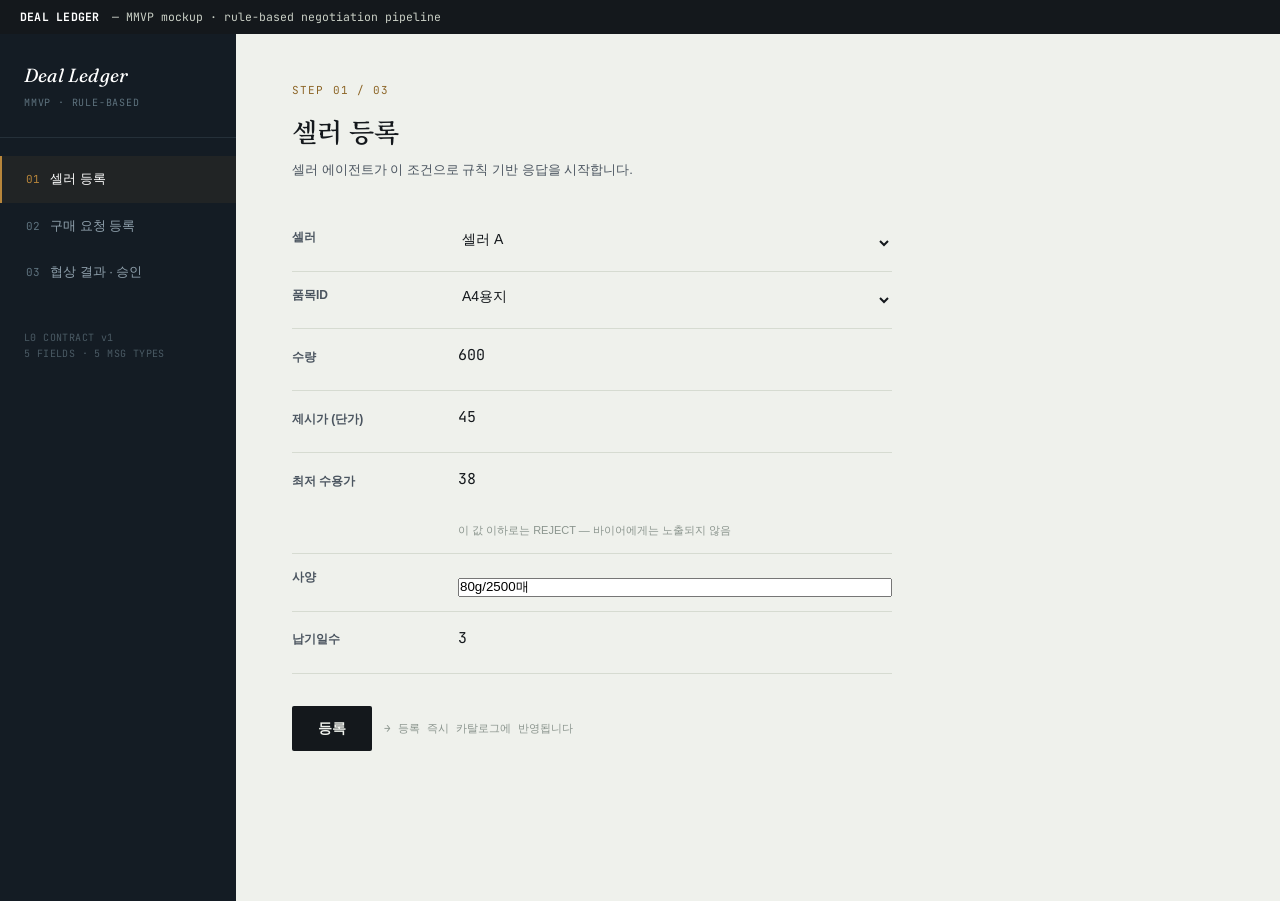
==== static/index.html @ 76647022 "second" ====
<!DOCTYPE html>
<html lang="ko">
<head>
<meta charset="UTF-8">
<meta name="viewport" content="width=device-width, initial-scale=1.0">
<title>Deal Ledger — MMVP</title>
<style>
@import url('https://fonts.googleapis.com/css2?family=Noto+Serif+KR:wght@500;600;700&family=Fraunces:ital,wght@0,500;1,500&family=JetBrains+Mono:wght@400;500;600&display=swap');

:root{
  --paper:#EFF1EC;
  --paper-2:#E5E8E1;
  --ink:#14181C;
  --ink-2:#4B5560;
  --ink-3:#8B958E;
  --line:#D6DBD1;

  --brass:#B8863B;
  --brass-deep:#8C6526;
  --brass-soft:#F4E9D3;

  --navy:#1E3A5F;
  --navy-soft:#E4EAF1;

  --settle:#2F6B4F;
  --settle-soft:#E1EFE6;

  --reject:#A13F2E;
  --reject-soft:#F7E5E0;

  --disp:'Noto Serif KR', serif;
  --dispEn:'Fraunces', serif;
  --body:'Pretendard','Apple SD Gothic Neo',sans-serif;
  --mono:'JetBrains Mono', ui-monospace, monospace;
}
*{box-sizing:border-box;margin:0;padding:0}
body{
  font-family:var(--body); background:var(--paper); color:var(--ink);
  font-size:14px; line-height:1.6; -webkit-font-smoothing:antialiased;
}
button{font:inherit;cursor:pointer;background:none;border:none}
:focus-visible{outline:2px solid var(--brass);outline-offset:2px}

.mock-bar{display:flex;align-items:center;gap:12px;padding:8px 20px;background:var(--ink);color:#C9CFC5;font-size:11.5px;font-family:var(--mono)}
.mock-bar b{color:#fff;letter-spacing:.02em}

.app{display:flex;height:calc(100vh - 33px)}

/* ── 원장 스파인(nav) ── */
.spine{width:236px;flex:0 0 auto;background:#141C24;color:#8FA0AC;padding:26px 0}
.wordmark{padding:0 24px 26px;border-bottom:1px solid #253039;margin-bottom:18px}
.wordmark .en{font-family:var(--dispEn);font-style:italic;font-size:19px;color:#fff;letter-spacing:.01em}
.wordmark .tag{font-family:var(--mono);font-size:10px;color:#5E727E;letter-spacing:.08em;margin-top:4px;text-transform:uppercase}

.spine a{
  display:flex;align-items:baseline;gap:10px;padding:13px 24px;
  color:#8FA0AC;text-decoration:none;cursor:pointer;position:relative;
  border-left:2px solid transparent;
}
.spine a .no{font-family:var(--mono);font-size:11px;color:#5E727E}
.spine a .lb{font-size:13px}
.spine a:hover{color:#DCE3DF}
.spine a.on{color:#fff;border-left-color:var(--brass);background:rgba(184,134,59,.08)}
.spine a.on .no{color:var(--brass)}

.spine .foot{padding:24px 24px 0;margin-top:10px;font-family:var(--mono);font-size:10px;color:#4A5A64;letter-spacing:.04em}

/* ── 메인 ── */
main{flex:1;overflow-y:auto;padding:48px 56px}
[data-page]{display:none;max-width:600px}
body[data-t="sell"] [data-page="sell"]{display:block}
body[data-t="buy"] [data-page="buy"]{display:block}
body[data-t="deal"] [data-page="deal"]{display:block;max-width:720px}

.eyebrow{font-family:var(--mono);font-size:11px;color:var(--brass-deep);letter-spacing:.1em;margin-bottom:10px}
h1{font-family:var(--disp);font-size:26px;font-weight:600;letter-spacing:-.01em;margin-bottom:8px}
.sub{font-size:13px;color:var(--ink-2);margin-bottom:34px;max-width:480px}

/* ── 원장 줄 형태 필드 ── */
.ledger-field{display:grid;grid-template-columns:150px 1fr;align-items:end;gap:16px;padding:14px 0;border-bottom:1px solid var(--line)}
.ledger-field label{font-size:12px;color:var(--ink-2);font-weight:600;padding-bottom:9px}
.ledger-field .hint{grid-column:2;font-size:11px;color:var(--ink-3);margin-top:6px}
select, input[type=number]{
  width:100%;border:none;border-bottom:1.5px solid transparent;background:transparent;
  font:inherit;font-family:var(--mono);font-size:15px;color:var(--ink);padding:0 0 8px;
}
select{font-family:var(--body);font-size:14px}
select:focus, input:focus{outline:none;border-bottom-color:var(--brass)}

.btnrow{margin-top:32px;display:flex;gap:12px;align-items:center}
.btn{padding:12px 26px;border-radius:2px;font-size:13.5px;font-weight:600;letter-spacing:.01em}
.btn.primary{background:var(--ink);color:var(--paper)}
.btn.primary:hover{background:var(--brass-deep)}
.btn.outline{border:1.4px solid var(--reject);color:var(--reject)}
.btn.outline:hover{background:var(--reject-soft)}
.btn-note{font-family:var(--mono);font-size:11px;color:var(--ink-3)}

/* ── 티켓 카드(체결 화면) ── */
.txid{font-family:var(--mono);font-size:12px;color:var(--ink-3);margin-bottom:22px}
.txid b{color:var(--ink-2);font-weight:600}

.ticket{background:var(--paper-2);border:1px solid var(--line);position:relative;padding:26px 28px;margin-bottom:22px}
.ticket::before{
  content:"";position:absolute;top:-1px;left:0;right:0;height:1px;
  background-image:radial-gradient(circle,var(--paper) 2px,transparent 2px);
  background-size:14px 1px;background-position:7px 0;
}
.ticket h3{font-family:var(--mono);font-size:11px;color:var(--ink-3);letter-spacing:.08em;text-transform:uppercase;margin-bottom:16px}

.stamp{
  position:absolute;top:20px;right:26px;width:100px;height:100px;
  border:2px dashed var(--brass);border-radius:50%;
  display:flex;flex-direction:column;align-items:center;justify-content:center;
  transform:rotate(-9deg);color:var(--brass-deep);
}
.stamp .a{font-family:var(--dispEn);font-style:italic;font-weight:600;font-size:14px;letter-spacing:.02em}
.stamp .b{font-family:var(--mono);font-size:9px;letter-spacing:.1em;margin-top:2px}

.kv{display:grid;grid-template-columns:110px 1fr;row-gap:10px;font-size:13.5px;max-width:380px}
.kv .k{color:var(--ink-3);font-size:12px}
.kv .v{font-family:var(--mono);font-weight:600;color:var(--ink)}
.kv .v.settle{color:var(--settle)}

.nlsum{background:var(--navy);color:#E9EEF3;padding:22px 26px;margin-bottom:22px}
.nlsum .badge{font-family:var(--mono);font-size:10.5px;color:#9FB6CC;letter-spacing:.08em;text-transform:uppercase;margin-bottom:12px}
.nlsum p{font-size:14px;line-height:1.85;font-family:var(--disp);font-weight:500}

.tape h3{font-family:var(--mono);font-size:11px;color:var(--ink-3);letter-spacing:.08em;text-transform:uppercase;margin-bottom:4px;padding:0 0 14px}
.tape-item{display:flex;gap:14px;padding:10px 0;border-bottom:1px solid var(--line);align-items:baseline}
.tape-item:last-child{border-bottom:none}
.tape-item .tick{width:3px;align-self:stretch;flex:0 0 auto;border-radius:2px}
.tick.REQUEST{background:var(--ink-3)}
.tick.OFFER{background:var(--navy)}
.tick.REJECT{background:var(--reject)}
.tick.ACCEPT{background:var(--settle)}
.tick.SETTLED{background:var(--brass)}
.tape-item .t{font-family:var(--mono);font-size:11px;color:var(--ink-3);flex:0 0 56px}
.tape-item .type{font-family:var(--mono);font-size:11px;font-weight:700;flex:0 0 66px}
.type.REQUEST{color:var(--ink-3)}
.type.OFFER{color:var(--navy)}
.type.REJECT{color:var(--reject)}
.type.ACCEPT{color:var(--settle)}
.type.SETTLED{color:var(--brass-deep)}
.tape-item .msg{flex:1;font-size:12.5px;color:var(--ink-2)}
</style>
</head>
<body data-t="sell">

<div class="mock-bar"><b>DEAL LEDGER</b> — MMVP mockup · rule-based negotiation pipeline</div>

<div class="app">
  <aside class="spine">
    <div class="wordmark">
      <div class="en">Deal Ledger</div>
      <div class="tag">MMVP · Rule-based</div>
    </div>
    <a onclick="setTab('sell')" class="on" id="nav-sell"><span class="no">01</span><span class="lb">셀러 등록</span></a>
    <a onclick="setTab('buy')" id="nav-buy"><span class="no">02</span><span class="lb">구매 요청 등록</span></a>
    <a onclick="setTab('deal')" id="nav-deal"><span class="no">03</span><span class="lb">협상 결과 · 승인</span></a>
    <div class="foot">L0 CONTRACT v1<br>5 FIELDS · 5 MSG TYPES</div>
  </aside>

  <main>

    <!-- 01 셀러 등록 -->
    <div data-page="sell">
      <div class="eyebrow">STEP 01 / 03</div>
      <h1>셀러 등록</h1>
      <div class="sub">셀러 에이전트가 이 조건으로 규칙 기반 응답을 시작합니다.</div>

      <div class="ledger-field">
        <label>셀러</label>
        <select id="s-id"><option>셀러 A</option><option>셀러 B</option></select>
      </div>
      <div class="ledger-field">
        <label>품목ID</label>
        <select id="s-item"><option>A4용지</option><option>토너</option><option>볼트</option></select>
      </div>
      <div class="ledger-field">
        <label>수량</label>
        <input type="number" id="s-qty" value="600">
      </div>
      <div class="ledger-field">
        <label>제시가 (단가)</label>
        <input type="number" id="s-offer" value="45">
      </div>
      <div class="ledger-field">
        <label>최저 수용가</label>
        <input type="number" id="s-floor" value="38">
        <div class="hint">이 값 이하로는 REJECT — 바이어에게는 노출되지 않음</div>
      </div>
      <div class="ledger-field">
        <label>사양</label>
        <input type="text" id="s-spec" value="80g/2500매">
      </div>
      <div class="ledger-field">
        <label>납기일수</label>
        <input type="number" id="s-lead" value="3">
      </div>

      <div class="btnrow">
        <button class="btn primary" onclick="registerSeller()">등록</button>
        <span class="btn-note" id="s-note">→ 등록 즉시 카탈로그에 반영됩니다</span>
      </div>
    </div>

    <!-- 02 구매 요청 등록 -->
    <div data-page="buy">
      <div class="eyebrow">STEP 02 / 03</div>
      <h1>구매 요청 등록</h1>
      <div class="sub">바잉 에이전트가 이 조건으로 등록된 셀러들에게 REQUEST를 전송합니다.</div>

      <div class="ledger-field">
        <label>품목ID</label>
        <select id="b-item"><option>A4용지</option><option>토너</option><option>볼트</option></select>
      </div>
      <div class="ledger-field">
        <label>수량</label>
        <input type="number" id="b-qty" value="500">
      </div>
      <div class="ledger-field">
        <label>상한가 (단가)</label>
        <input type="number" id="b-cap" value="42">
      </div>
      <div class="ledger-field">
        <label>요구 사양</label>
        <input type="text" id="b-spec" value="" placeholder="비워두면 사양 불문">
      </div>
      <div class="ledger-field">
        <label>허용 최대 납기(일)</label>
        <input type="number" id="b-lead" value="999">
      </div>

      <div class="btnrow">
        <button class="btn primary" onclick="sendRequest()">요청 등록</button>
        <span class="btn-note" id="b-note">→ 등록된 셀러 전원에게 즉시 전송됩니다</span>
      </div>
    </div>

    <!-- 03 협상 결과 · 승인 -->
    <div data-page="deal">
      <div class="eyebrow">STEP 03 / 03</div>
      <h1>협상 결과 · 승인</h1>
      <div class="sub">규칙 기반으로 처리된 결과입니다. 최종 승인은 사람이 진행합니다.</div>

      <div class="txid">TXID <b id="d-txid">—</b></div>

      <div class="ticket">
        <div class="stamp" id="d-stamp" style="display:none"><span class="a">Settled</span><span class="b">체결완료</span></div>
        <h3>채택된 조건</h3>
        <div class="kv" id="d-kv">
          <div class="k">상태</div><div class="v">아직 진행된 협상이 없습니다</div>
        </div>
      </div>

      <div class="nlsum">
        <div class="badge">AI 협상 요약 · 원문 로그 기반 생성</div>
        <p id="d-summary">02번에서 구매 요청을 등록하면 여기에 자동으로 채워집니다.</p>
      </div>

      <div class="tape">
        <h3>원문 로그</h3>
        <div id="d-log"></div>
      </div>

      <div class="btnrow">
        <button class="btn primary" onclick="decide('approve')">승인</button>
        <button class="btn outline" onclick="decide('reject')">거절</button>
      </div>
      <div class="btn-note" id="d-result" style="margin-top:10px"></div>
    </div>

  </main>
</div>

<script>
  const API = "/api";  // 상대경로 — localhost든 AWS든 어디서 서빙되든 그대로 동작
  let currentTxid = null;

  function setTab(t){
    document.body.dataset.t = t;
    document.querySelectorAll('.spine a').forEach(a => a.classList.remove('on'));
    document.getElementById('nav-' + t).classList.add('on');
  }

  async function registerSeller(){
    const body = {
      seller_id: document.getElementById('s-id').value,
      item: document.getElementById('s-item').value,
      qty: Number(document.getElementById('s-qty').value),
      offer_price: Number(document.getElementById('s-offer').value),
      floor_price: Number(document.getElementById('s-floor').value),
      spec: document.getElementById('s-spec').value,
      lead_time_days: Number(document.getElementById('s-lead').value),
    };
    const res = await fetch(`${API}/sellers/register`, {
      method: "POST", headers: {"Content-Type":"application/json"}, body: JSON.stringify(body)
    });
    document.getElementById('s-note').textContent = res.ok
      ? `→ ${body.seller_id} 등록 완료`
      : "→ 등록 실패, 서버 로그 확인 필요";
  }

  async function sendRequest(){
    const body = {
      item: document.getElementById('b-item').value,
      qty: Number(document.getElementById('b-qty').value),
      cap_price: Number(document.getElementById('b-cap').value),
      spec: document.getElementById('b-spec').value,
      max_lead_time_days: Number(document.getElementById('b-lead').value),
    };
    const res = await fetch(`${API}/buyers/request`, {
      method: "POST", headers: {"Content-Type":"application/json"}, body: JSON.stringify(body)
    });
    if(!res.ok){
      document.getElementById('b-note').textContent = "→ 요청 실패, 서버 로그 확인 필요";
      return;
    }
    const data = await res.json();
    currentTxid = data.txid;
    setTab('deal');
    await loadDeal(currentTxid);
  }

  async function loadDeal(txid){
    const res = await fetch(`${API}/deals/${txid}`);
    if(!res.ok) return;
    const data = await res.json();
    const d = data.deal;

    document.getElementById('d-txid').textContent = d.txid;
    document.getElementById('d-summary').textContent = data.summary;

    const kv = document.getElementById('d-kv');
    if(d.status === "SETTLED"){
      kv.innerHTML = `
        <div class="k">셀러</div><div class="v">${d.seller_id}</div>
        <div class="k">품목</div><div class="v">${d.item}</div>
        <div class="k">수량</div><div class="v">${d.qty}건</div>
        <div class="k">확정 단가</div><div class="v">${d.price}원</div>
        <div class="k">상태</div><div class="v settle">SETTLED · 승인 ${d.approval === 'PENDING' ? '대기' : d.approval}</div>
      `;
      document.getElementById('d-stamp').style.display = "flex";
    } else {
      const failLabel = d.fail_type === "NO_MATCH" ? "무매칭 (조건 맞는 판매자 없음)" : "협상 결렬 (가격 미합의)";
      kv.innerHTML = `<div class="k">상태</div><div class="v">FAILED · ${failLabel}<br><span style="font-weight:400;color:var(--ink-2)">${d.reason || ''}</span></div>`;
      document.getElementById('d-stamp').style.display = "none";
    }

    const logEl = document.getElementById('d-log');
    logEl.innerHTML = data.log.map(e => `
      <div class="tape-item">
        <span class="tick ${e.type}"></span>
        <span class="t">${e.ts.slice(11,19)}</span>
        <span class="type ${e.type}">${e.type}</span>
        <span class="msg">${e.from} → ${e.to} · ${JSON.stringify(e.payload)}</span>
      </div>`).join("");
  }

  async function decide(action){
    if(!currentTxid){ return; }
    const res = await fetch(`${API}/deals/${currentTxid}/${action}`, { method: "POST" });
    const data = await res.json();
    document.getElementById('d-result').textContent = res.ok
      ? `→ ${data.status} 처리됨, 리포트 저장: ${data.report_path}`
      : "→ 처리 실패";
  }
</script>
</body>
</html>
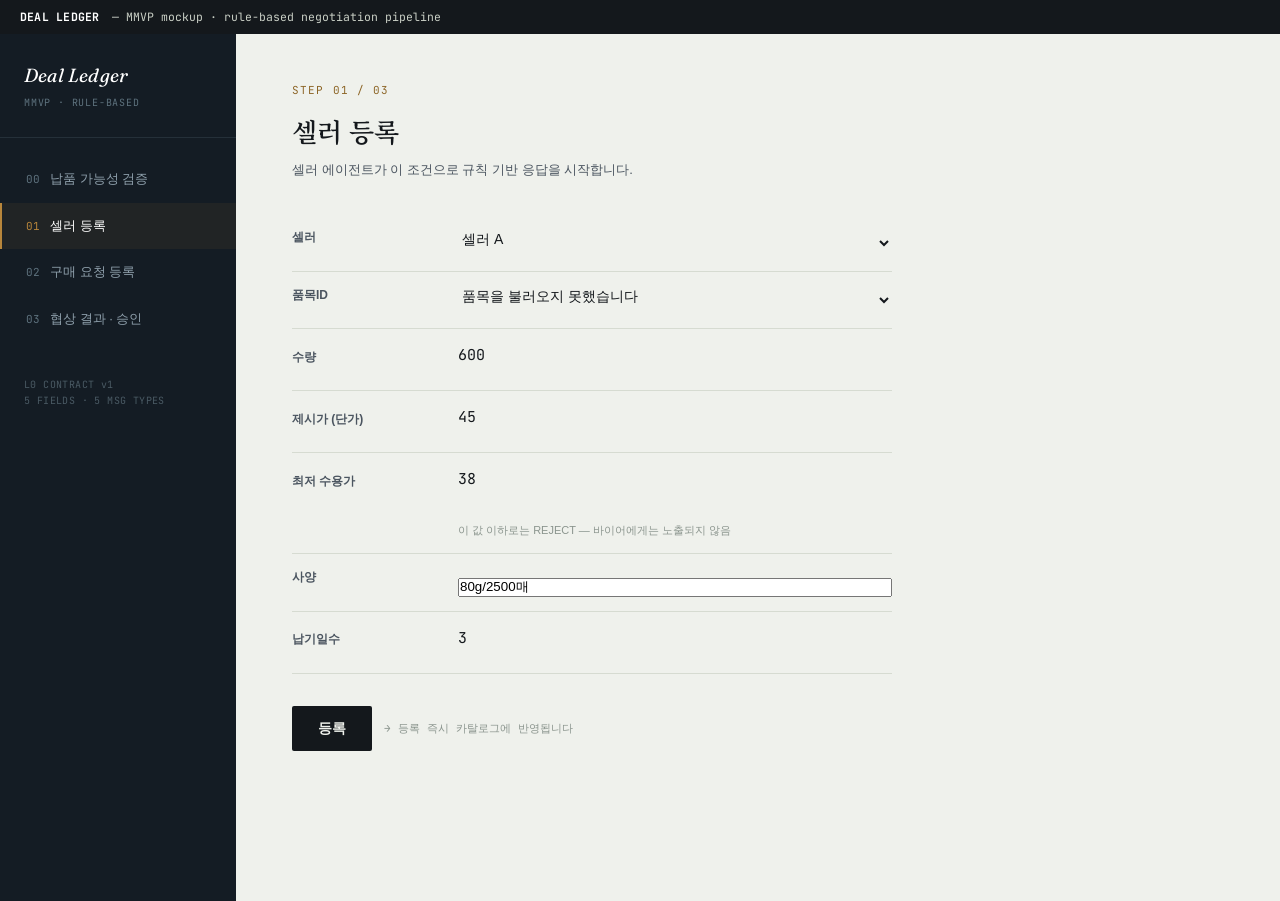
==== commit abfd877c: "feat(odoo): 카탈로그·발주서 연동과 납품 가능성 검증 CATALOG_SOURCE 로 카탈로그의 주인을 고른다. 기본값 sqlite 라 기존 동작은 그대로다.    sqli" ====
--- a/static/index.html
+++ b/static/index.html
@@ -68,6 +68,7 @@
 /* ── 메인 ── */
 main{flex:1;overflow-y:auto;padding:48px 56px}
 [data-page]{display:none;max-width:600px}
+body[data-t="feas"] [data-page="feas"]{display:block;max-width:760px}
 body[data-t="sell"] [data-page="sell"]{display:block}
 body[data-t="buy"] [data-page="buy"]{display:block}
 body[data-t="deal"] [data-page="deal"]{display:block;max-width:720px}
@@ -154,6 +155,7 @@
       <div class="en">Deal Ledger</div>
       <div class="tag">MMVP · Rule-based</div>
     </div>
+    <a onclick="setTab('feas')" id="nav-feas"><span class="no">00</span><span class="lb">납품 가능성 검증</span></a>
     <a onclick="setTab('sell')" class="on" id="nav-sell"><span class="no">01</span><span class="lb">셀러 등록</span></a>
     <a onclick="setTab('buy')" id="nav-buy"><span class="no">02</span><span class="lb">구매 요청 등록</span></a>
     <a onclick="setTab('deal')" id="nav-deal"><span class="no">03</span><span class="lb">협상 결과 · 승인</span></a>
@@ -162,6 +164,37 @@
 
   <main>
 
+    <!-- 00 납품 가능성 검증 -->
+    <div data-page="feas">
+      <div class="eyebrow">STEP 00 / 03</div>
+      <h1>납품 가능성 검증</h1>
+      <div class="sub">고객 주문을 받을 수 있는지 룰로만 판정합니다. 재고·자재소요·조달납기·제조 리드타임은 전부 Odoo에서 읽습니다.</div>
+
+      <div class="ledger-field">
+        <label>완제품</label>
+        <select id="f-item"><option value="">불러오는 중…</option></select>
+      </div>
+      <div class="ledger-field">
+        <label>주문 수량</label>
+        <input type="number" id="f-qty" value="300">
+      </div>
+      <div class="ledger-field">
+        <label>요구 납기(일)</label>
+        <input type="number" id="f-due" value="7">
+        <div class="hint">조달 + 제조 리드타임 + 생산일을 합쳐 이 안에 들어가는지 봅니다</div>
+      </div>
+
+      <div class="btnrow">
+        <button class="btn primary" onclick="checkFeasibility(false)">검증</button>
+        <button class="btn" onclick="checkFeasibility(true)">검증 + 부족분 조달</button>
+        <span class="btn-note" id="f-note">→ 조달을 누르면 부족 자재마다 협상이 돌고 Odoo 발주서가 생깁니다</span>
+      </div>
+
+      <div id="f-verdict" style="margin-top:22px"></div>
+      <div id="f-reasons" style="margin-top:10px"></div>
+      <div id="f-deals" style="margin-top:14px"></div>
+    </div>
+
     <!-- 01 셀러 등록 -->
     <div data-page="sell">
       <div class="eyebrow">STEP 01 / 03</div>
@@ -174,7 +207,7 @@
       </div>
       <div class="ledger-field">
         <label>품목ID</label>
-        <select id="s-item"><option>A4용지</option><option>토너</option><option>볼트</option></select>
+        <select id="s-item"><option value="">불러오는 중…</option></select>
       </div>
       <div class="ledger-field">
         <label>수량</label>
@@ -212,7 +245,7 @@
 
       <div class="ledger-field">
         <label>품목ID</label>
-        <select id="b-item"><option>A4용지</option><option>토너</option><option>볼트</option></select>
+        <select id="b-item"><option value="">불러오는 중…</option></select>
       </div>
       <div class="ledger-field">
         <label>수량</label>
@@ -296,9 +329,15 @@
     const res = await fetch(`${API}/sellers/register`, {
       method: "POST", headers: {"Content-Type":"application/json"}, body: JSON.stringify(body)
     });
-    document.getElementById('s-note').textContent = res.ok
-      ? `→ ${body.seller_id} 등록 완료`
-      : "→ 등록 실패, 서버 로그 확인 필요";
+    let note;
+    if(res.ok){
+      note = `→ ${body.seller_id} 등록 완료`;
+    } else {
+      // 서버가 알려준 이유를 그대로 보여준다 (예: 카탈로그 주인이 Odoo인 경우)
+      const err = await res.json().catch(() => ({}));
+      note = `→ 등록 실패 — ${err.detail ?? '서버 로그를 확인하세요'}`;
+    }
+    document.getElementById('s-note').textContent = note;
   }
 
   async function sendRequest(){
@@ -339,6 +378,7 @@
         <div class="k">수량</div><div class="v">${d.qty}건</div>
         <div class="k">확정 단가</div><div class="v">${d.price}원</div>
         <div class="k">상태</div><div class="v settle">SETTLED · 승인 ${d.approval === 'PENDING' ? '대기' : d.approval}</div>
+        ${poRow(d)}
       `;
       document.getElementById('d-stamp').style.display = "flex";
     } else {
@@ -365,6 +405,96 @@
       ? `→ ${data.status} 처리됨, 리포트 저장: ${data.report_path}`
       : "→ 처리 실패";
   }
+
+  async function loadProducts(){
+    const sel = document.getElementById('f-item');
+    try{
+      const res = await fetch(`${API}/products`);
+      const items = await res.json();
+      if(!items.length) throw new Error('완제품 없음 (CATALOG_SOURCE=odoo 필요)');
+      sel.innerHTML = items.map(it =>
+        `<option value="${it.code}">${it.code} — ${it.name} (재고 ${it.on_hand.toLocaleString()})</option>`).join('');
+    }catch(e){
+      sel.innerHTML = `<option value="">완제품을 불러오지 못했습니다</option>`;
+      console.error('완제품 로딩 실패:', e);
+    }
+  }
+
+  async function checkFeasibility(procure){
+    const body = {
+      item: document.getElementById('f-item').value,
+      qty:  Number(document.getElementById('f-qty').value),
+      due_days: Number(document.getElementById('f-due').value),
+    };
+    const v = document.getElementById('f-verdict');
+    const rs = document.getElementById('f-reasons');
+    const ds = document.getElementById('f-deals');
+    v.textContent = '판정 중…'; rs.innerHTML = ''; ds.innerHTML = '';
+
+    const url = procure ? `${API}/feasibility/procure` : `${API}/feasibility`;
+    const res = await fetch(url, {method:'POST', headers:{'Content-Type':'application/json'}, body: JSON.stringify(body)});
+    if(!res.ok){ v.textContent = '검증 실패'; return; }
+    const d = await res.json();
+
+    v.innerHTML = d.feasible
+      ? `<span class="v settle" style="font-size:18px">납품 가능</span>`
+      : `<span class="v" style="font-size:18px;color:#b00">납품 불가</span>`;
+    rs.innerHTML = '<ul style="line-height:1.9;padding-left:18px">'
+      + d.reasons.map(r => `<li>${r}</li>`).join('') + '</ul>';
+
+    if(d.deals){
+      ds.innerHTML = d.deals.length
+        ? '<div style="font-weight:600;margin-bottom:6px">부족분 조달 — 협상 결과</div>'
+          + d.deals.map(x => `<div class="tape-item"><span class="msg">`
+            + `${x.item} · ${x.seller_id ?? '-'} · ${x.qty}개 · ${(x.price ?? 0).toLocaleString()}원 → `
+            + (x.po_url ? `<a href="${x.po_url}" target="_blank" rel="noopener">${x.po_name}</a>`
+                        : (x.po_error ?? '발주서 없음'))
+            + `</span></div>`).join('')
+        : '<div class="hint">조달할 부족 자재가 없습니다.</div>';
+    }
+  }
+
+  // Odoo 발주서 초안 링크. CATALOG_SOURCE=odoo 일 때만 채워진다.
+  function poRow(d){
+    if(d.po_error){
+      return `<div class="k">Odoo 발주서</div><div class="v" style="color:#b00">생성 실패 — ${d.po_error}</div>`;
+    }
+    if(!d.po_name) return "";
+    return `<div class="k">Odoo 발주서</div><div class="v">`
+         + `<a href="${d.po_url}" target="_blank" rel="noopener">${d.po_name}</a>`
+         + ` <span style="font-weight:400;color:var(--ink-2)">— 협상 로그가 이 발주서에 기록됩니다</span></div>`;
+  }
+
+  // 품목 드롭다운은 서버에서 받아 채운다.
+  // CATALOG_SOURCE=odoo 면 Odoo 품목 마스터가, sqlite 면 등록된 품목이 내려온다.
+  async function loadItems(){
+    const selects = ['s-item', 'b-item'].map(id => document.getElementById(id));
+    try {
+      const res = await fetch(`${API}/items`);
+      if(!res.ok) throw new Error(res.status);
+      const items = await res.json();
+      if(!items.length) throw new Error('품목 없음');
+      for(const sel of selects){
+        sel.innerHTML = '';
+        for(const it of items){
+          const o = document.createElement('option');
+          o.value = it.code;
+          o.textContent = it.name && it.name !== it.code ? `${it.code} — ${it.name}` : it.code;
+          if(it.spec) o.title = it.spec;
+          sel.appendChild(o);
+        }
+      }
+    } catch(e) {
+      // 품목을 못 받아오면 빈 드롭다운으로 두지 않고 원인을 화면에 남긴다
+      for(const sel of selects){
+        sel.innerHTML = '<option value="">품목을 불러오지 못했습니다</option>';
+      }
+      console.error('품목 로딩 실패:', e);
+    }
+  }
+
+  loadItems();
+  loadProducts();
 </script>
 </body>
 </html>
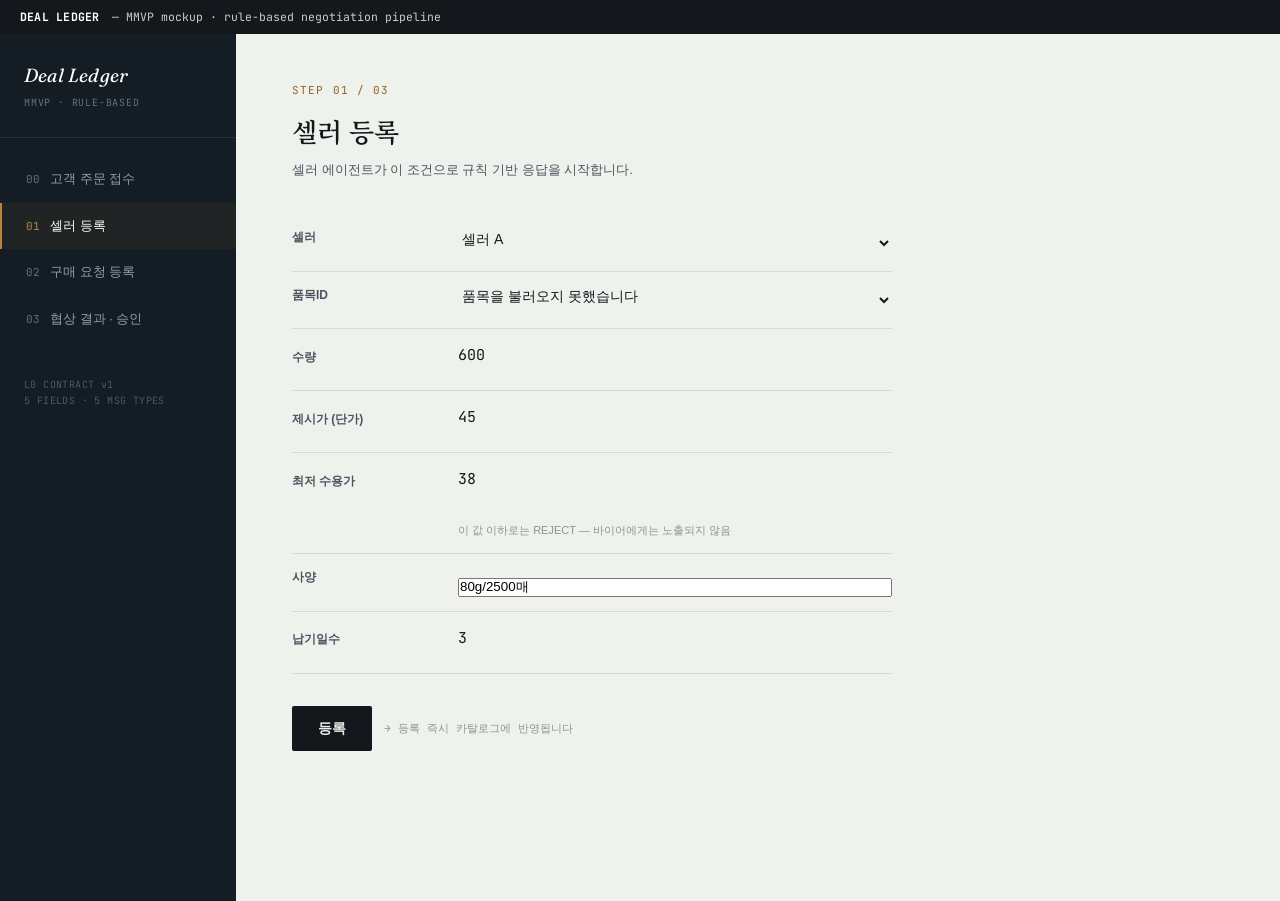
==== commit 9c9956e7: "feat(intake): 표준계약 범위 밖 발주에만 에이전트가 붙도록     발주 접수 ──▶ 표준계약 범위 내인가?                     ├─ 예    기존 조건 " ====
--- a/static/index.html
+++ b/static/index.html
@@ -155,7 +155,7 @@
       <div class="en">Deal Ledger</div>
       <div class="tag">MMVP · Rule-based</div>
     </div>
-    <a onclick="setTab('feas')" id="nav-feas"><span class="no">00</span><span class="lb">납품 가능성 검증</span></a>
+    <a onclick="setTab('feas')" id="nav-feas"><span class="no">00</span><span class="lb">고객 주문 접수</span></a>
     <a onclick="setTab('sell')" class="on" id="nav-sell"><span class="no">01</span><span class="lb">셀러 등록</span></a>
     <a onclick="setTab('buy')" id="nav-buy"><span class="no">02</span><span class="lb">구매 요청 등록</span></a>
     <a onclick="setTab('deal')" id="nav-deal"><span class="no">03</span><span class="lb">협상 결과 · 승인</span></a>
@@ -167,30 +167,36 @@
     <!-- 00 납품 가능성 검증 -->
     <div data-page="feas">
       <div class="eyebrow">STEP 00 / 03</div>
-      <h1>납품 가능성 검증</h1>
-      <div class="sub">고객 주문을 받을 수 있는지 룰로만 판정합니다. 재고·자재소요·조달납기·제조 리드타임은 전부 Odoo에서 읽습니다.</div>
-
+      <h1>고객 주문 접수</h1>
+      <div class="sub">표준계약 범위면 협상 없이 자동 처리하고, 벗어나는 이례적 발주에만 에이전트가 협상에 나섭니다. 재고·자재소요·조달납기·제조 리드타임은 전부 Odoo에서 읽습니다.</div>
+
+      <div class="ledger-field">
+        <label>고객사</label>
+        <select id="f-customer"><option value="">불러오는 중…</option></select>
+        <div class="hint">고객사별 분기 표준수량이 Odoo에 설정돼 있습니다</div>
+      </div>
       <div class="ledger-field">
         <label>완제품</label>
         <select id="f-item"><option value="">불러오는 중…</option></select>
       </div>
       <div class="ledger-field">
         <label>주문 수량</label>
-        <input type="number" id="f-qty" value="300">
+        <input type="number" id="f-qty" value="60">
       </div>
       <div class="ledger-field">
         <label>요구 납기(일)</label>
-        <input type="number" id="f-due" value="7">
+        <input type="number" id="f-due" value="90">
         <div class="hint">조달 + 제조 리드타임 + 생산일을 합쳐 이 안에 들어가는지 봅니다</div>
       </div>
 
       <div class="btnrow">
-        <button class="btn primary" onclick="checkFeasibility(false)">검증</button>
-        <button class="btn" onclick="checkFeasibility(true)">검증 + 부족분 조달</button>
-        <span class="btn-note" id="f-note">→ 조달을 누르면 부족 자재마다 협상이 돌고 Odoo 발주서가 생깁니다</span>
-      </div>
-
-      <div id="f-verdict" style="margin-top:22px"></div>
+        <button class="btn primary" onclick="submitOrder()">주문 접수</button>
+        <button class="btn" onclick="checkFeasibility(false)">납품 가능성만 검증</button>
+        <span class="btn-note" id="f-note">→ 접수하면 표준/예외를 판정하고 그에 맞게 처리합니다</span>
+      </div>
+
+      <div id="f-route" style="margin-top:22px"></div>
+      <div id="f-verdict" style="margin-top:12px"></div>
       <div id="f-reasons" style="margin-top:10px"></div>
       <div id="f-deals" style="margin-top:14px"></div>
     </div>
@@ -420,6 +426,58 @@
     }
   }
 
+  async function loadCustomers(){
+    const sel = document.getElementById('f-customer');
+    try{
+      const res = await fetch(`${API}/customers`);
+      const items = await res.json();
+      if(!items.length) throw new Error('고객사 없음 (CATALOG_SOURCE=odoo 필요)');
+      sel.innerHTML = items.map(c => `<option value="${c.ref}">${c.name}</option>`).join('');
+    }catch(e){
+      sel.innerHTML = `<option value="">고객사를 불러오지 못했습니다</option>`;
+      console.error('고객사 로딩 실패:', e);
+    }
+  }
+
+  // 발주 접수 — 표준/예외 판정까지 함께 보여준다
+  async function submitOrder(){
+    const body = {
+      customer_ref: document.getElementById('f-customer').value,
+      item: document.getElementById('f-item').value,
+      qty:  Number(document.getElementById('f-qty').value),
+      due_days: Number(document.getElementById('f-due').value),
+    };
+    const rt = document.getElementById('f-route');
+    const v  = document.getElementById('f-verdict');
+    const rs = document.getElementById('f-reasons');
+    const ds = document.getElementById('f-deals');
+    rt.textContent = '접수 중…'; v.innerHTML = ''; rs.innerHTML = ''; ds.innerHTML = '';
+
+    const res = await fetch(`${API}/orders/intake`, {
+      method:'POST', headers:{'Content-Type':'application/json'}, body: JSON.stringify(body)});
+    if(!res.ok){ rt.textContent = '접수 실패'; return; }
+    const d = await res.json();
+
+    const std = d.verdict.kind === 'STANDARD';
+    rt.innerHTML = `<span class="v ${std ? 'settle' : ''}" style="font-size:18px">`
+      + (std ? '표준계약 범위 — 협상 없이 자동 처리' : '예외 발주 — 에이전트 협상')
+      + `</span><div class="hint" style="margin-top:4px">${d.verdict.reason}</div>`;
+    v.innerHTML = d.feasible
+      ? `<span class="v settle">납품 가능</span>`
+      : `<span class="v" style="color:#b00">납품 불가</span>`;
+    rs.innerHTML = '<ul style="line-height:1.9;padding-left:18px">'
+      + d.reasons.map(r => `<li>${r}</li>`).join('') + '</ul>';
+    ds.innerHTML = d.deals.length
+      ? '<div style="font-weight:600;margin-bottom:6px">부족분 조달</div>'
+        + d.deals.map(x => `<div class="tape-item"><span class="msg">`
+          + `<b>${x.route === 'STANDARD' ? '협상 없음' : '협상'}</b> · `
+          + `${x.item} · ${x.seller_id ?? '-'} · ${x.qty}개 · ${(x.price ?? 0).toLocaleString()}원 → `
+          + (x.po_url ? `<a href="${x.po_url}" target="_blank" rel="noopener">${x.po_name}</a>`
+                      : (x.po_error ?? '발주서 없음'))
+          + `<br><span style="color:var(--ink-2)">${x.route_note ?? ''}</span></span></div>`).join('')
+      : '<div class="hint">조달할 부족 자재가 없습니다.</div>';
+  }
+
   async function checkFeasibility(procure){
     const body = {
       item: document.getElementById('f-item').value,
@@ -429,6 +487,7 @@
     const v = document.getElementById('f-verdict');
     const rs = document.getElementById('f-reasons');
     const ds = document.getElementById('f-deals');
+    document.getElementById('f-route').innerHTML = '';
     v.textContent = '판정 중…'; rs.innerHTML = ''; ds.innerHTML = '';
 
     const url = procure ? `${API}/feasibility/procure` : `${API}/feasibility`;
@@ -495,6 +554,7 @@
 
   loadItems();
   loadProducts();
+  loadCustomers();
 </script>
 </body>
 </html>
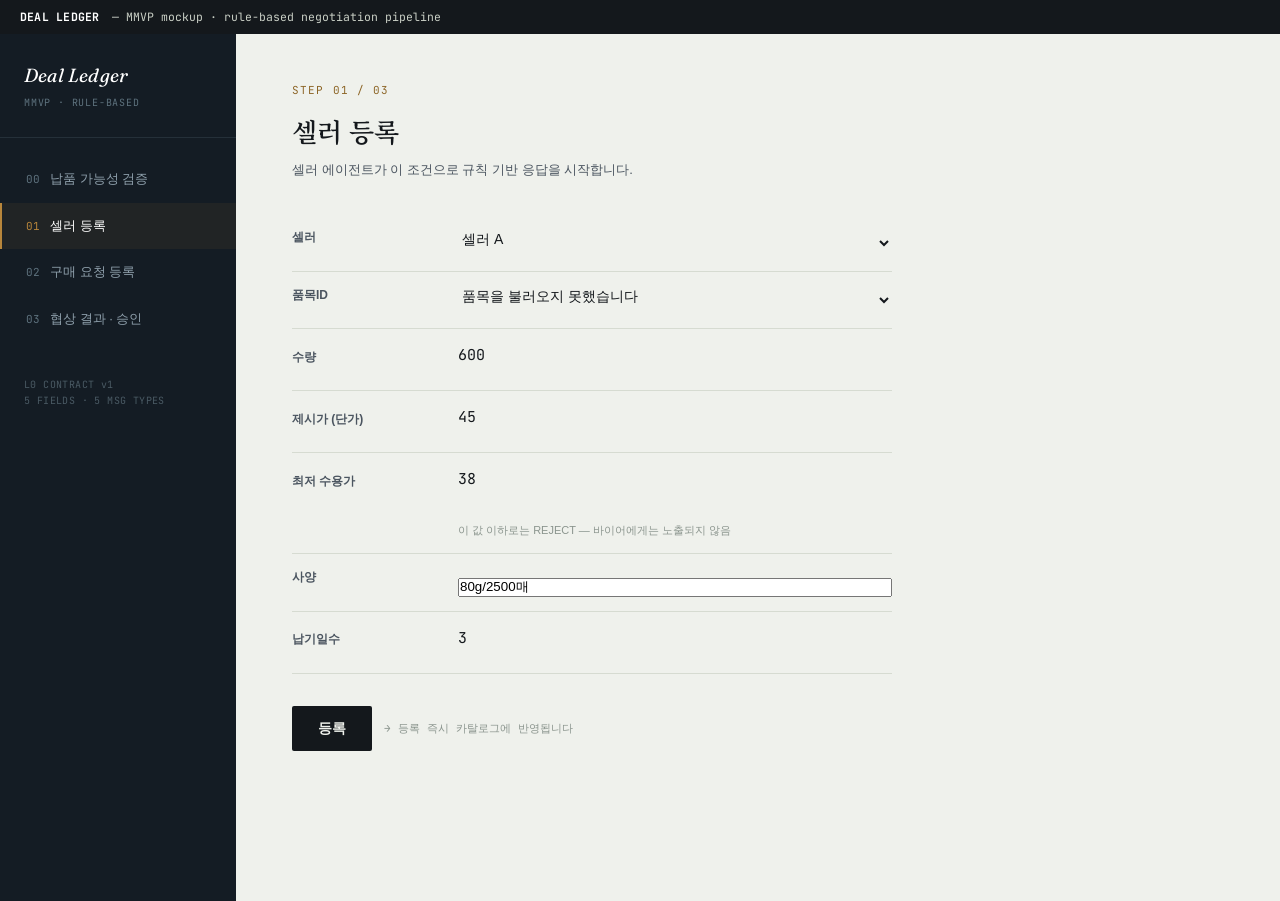
==== commit 72289442: "refactor(catalog): Odoo 카탈로그 출처를 걷어낸다 9/6 20시 회의에서 "CRM은 버리고 마켓플레이스 컨셉으로 확정"됐다 (wiki_대조_20260907 §2-" ====
--- a/static/index.html
+++ b/static/index.html
@@ -155,7 +155,7 @@
       <div class="en">Deal Ledger</div>
       <div class="tag">MMVP · Rule-based</div>
     </div>
-    <a onclick="setTab('feas')" id="nav-feas"><span class="no">00</span><span class="lb">고객 주문 접수</span></a>
+    <a onclick="setTab('feas')" id="nav-feas"><span class="no">00</span><span class="lb">납품 가능성 검증</span></a>
     <a onclick="setTab('sell')" class="on" id="nav-sell"><span class="no">01</span><span class="lb">셀러 등록</span></a>
     <a onclick="setTab('buy')" id="nav-buy"><span class="no">02</span><span class="lb">구매 요청 등록</span></a>
     <a onclick="setTab('deal')" id="nav-deal"><span class="no">03</span><span class="lb">협상 결과 · 승인</span></a>
@@ -167,36 +167,30 @@
     <!-- 00 납품 가능성 검증 -->
     <div data-page="feas">
       <div class="eyebrow">STEP 00 / 03</div>
-      <h1>고객 주문 접수</h1>
-      <div class="sub">표준계약 범위면 협상 없이 자동 처리하고, 벗어나는 이례적 발주에만 에이전트가 협상에 나섭니다. 재고·자재소요·조달납기·제조 리드타임은 전부 Odoo에서 읽습니다.</div>
-
-      <div class="ledger-field">
-        <label>고객사</label>
-        <select id="f-customer"><option value="">불러오는 중…</option></select>
-        <div class="hint">고객사별 분기 표준수량이 Odoo에 설정돼 있습니다</div>
-      </div>
-      <div class="ledger-field">
-        <label>완제품</label>
+      <h1>납품 가능성 검증</h1>
+      <div class="sub">"이 수량을 이 납기 안에 댈 수 있는가"를 룰로만 판정합니다. 재고·최소주문량·조달납기는 전부 유통 데이터 원본에서 읽습니다 — 판매자가 실제로 댈 수 있는 수량을 넘기면 근거와 함께 불가로 떨어집니다.</div>
+
+      <div class="ledger-field">
+        <label>품목</label>
         <select id="f-item"><option value="">불러오는 중…</option></select>
       </div>
       <div class="ledger-field">
-        <label>주문 수량</label>
-        <input type="number" id="f-qty" value="60">
+        <label>요청 수량</label>
+        <input type="number" id="f-qty" value="5000">
       </div>
       <div class="ledger-field">
         <label>요구 납기(일)</label>
-        <input type="number" id="f-due" value="90">
-        <div class="hint">조달 + 제조 리드타임 + 생산일을 합쳐 이 안에 들어가는지 봅니다</div>
+        <input type="number" id="f-due" value="30">
+        <div class="hint">조달 납기가 이 안에 들어가는지 봅니다</div>
       </div>
 
       <div class="btnrow">
-        <button class="btn primary" onclick="submitOrder()">주문 접수</button>
-        <button class="btn" onclick="checkFeasibility(false)">납품 가능성만 검증</button>
-        <span class="btn-note" id="f-note">→ 접수하면 표준/예외를 판정하고 그에 맞게 처리합니다</span>
-      </div>
-
-      <div id="f-route" style="margin-top:22px"></div>
-      <div id="f-verdict" style="margin-top:12px"></div>
+        <button class="btn primary" onclick="checkFeasibility(false)">납품 가능성 검증</button>
+        <button class="btn" onclick="checkFeasibility(true)">부족분 조달까지</button>
+        <span class="btn-note" id="f-note">→ 조달까지 누르면 부족분마다 협상이 돕니다</span>
+      </div>
+
+      <div id="f-verdict" style="margin-top:22px"></div>
       <div id="f-reasons" style="margin-top:10px"></div>
       <div id="f-deals" style="margin-top:14px"></div>
     </div>
@@ -339,7 +333,7 @@
     if(res.ok){
       note = `→ ${body.seller_id} 등록 완료`;
     } else {
-      // 서버가 알려준 이유를 그대로 보여준다 (예: 카탈로그 주인이 Odoo인 경우)
+      // 서버가 알려준 이유를 그대로 보여준다 (예: 카탈로그 주인이 외부인 경우)
       const err = await res.json().catch(() => ({}));
       note = `→ 등록 실패 — ${err.detail ?? '서버 로그를 확인하세요'}`;
     }
@@ -384,7 +378,6 @@
         <div class="k">수량</div><div class="v">${d.qty}건</div>
         <div class="k">확정 단가</div><div class="v">${d.price}원</div>
         <div class="k">상태</div><div class="v settle">SETTLED · 승인 ${d.approval === 'PENDING' ? '대기' : d.approval}</div>
-        ${poRow(d)}
       `;
       document.getElementById('d-stamp').style.display = "flex";
     } else {
@@ -410,72 +403,6 @@
     document.getElementById('d-result').textContent = res.ok
       ? `→ ${data.status} 처리됨, 리포트 저장: ${data.report_path}`
       : "→ 처리 실패";
-  }
-
-  async function loadProducts(){
-    const sel = document.getElementById('f-item');
-    try{
-      const res = await fetch(`${API}/products`);
-      const items = await res.json();
-      if(!items.length) throw new Error('완제품 없음 (CATALOG_SOURCE=odoo 필요)');
-      sel.innerHTML = items.map(it =>
-        `<option value="${it.code}">${it.code} — ${it.name} (재고 ${it.on_hand.toLocaleString()})</option>`).join('');
-    }catch(e){
-      sel.innerHTML = `<option value="">완제품을 불러오지 못했습니다</option>`;
-      console.error('완제품 로딩 실패:', e);
-    }
-  }
-
-  async function loadCustomers(){
-    const sel = document.getElementById('f-customer');
-    try{
-      const res = await fetch(`${API}/customers`);
-      const items = await res.json();
-      if(!items.length) throw new Error('고객사 없음 (CATALOG_SOURCE=odoo 필요)');
-      sel.innerHTML = items.map(c => `<option value="${c.ref}">${c.name}</option>`).join('');
-    }catch(e){
-      sel.innerHTML = `<option value="">고객사를 불러오지 못했습니다</option>`;
-      console.error('고객사 로딩 실패:', e);
-    }
-  }
-
-  // 발주 접수 — 표준/예외 판정까지 함께 보여준다
-  async function submitOrder(){
-    const body = {
-      customer_ref: document.getElementById('f-customer').value,
-      item: document.getElementById('f-item').value,
-      qty:  Number(document.getElementById('f-qty').value),
-      due_days: Number(document.getElementById('f-due').value),
-    };
-    const rt = document.getElementById('f-route');
-    const v  = document.getElementById('f-verdict');
-    const rs = document.getElementById('f-reasons');
-    const ds = document.getElementById('f-deals');
-    rt.textContent = '접수 중…'; v.innerHTML = ''; rs.innerHTML = ''; ds.innerHTML = '';
-
-    const res = await fetch(`${API}/orders/intake`, {
-      method:'POST', headers:{'Content-Type':'application/json'}, body: JSON.stringify(body)});
-    if(!res.ok){ rt.textContent = '접수 실패'; return; }
-    const d = await res.json();
-
-    const std = d.verdict.kind === 'STANDARD';
-    rt.innerHTML = `<span class="v ${std ? 'settle' : ''}" style="font-size:18px">`
-      + (std ? '표준계약 범위 — 협상 없이 자동 처리' : '예외 발주 — 에이전트 협상')
-      + `</span><div class="hint" style="margin-top:4px">${d.verdict.reason}</div>`;
-    v.innerHTML = d.feasible
-      ? `<span class="v settle">납품 가능</span>`
-      : `<span class="v" style="color:#b00">납품 불가</span>`;
-    rs.innerHTML = '<ul style="line-height:1.9;padding-left:18px">'
-      + d.reasons.map(r => `<li>${r}</li>`).join('') + '</ul>';
-    ds.innerHTML = d.deals.length
-      ? '<div style="font-weight:600;margin-bottom:6px">부족분 조달</div>'
-        + d.deals.map(x => `<div class="tape-item"><span class="msg">`
-          + `<b>${x.route === 'STANDARD' ? '협상 없음' : '협상'}</b> · `
-          + `${x.item} · ${x.seller_id ?? '-'} · ${x.qty}개 · ${(x.price ?? 0).toLocaleString()}원 → `
-          + (x.po_url ? `<a href="${x.po_url}" target="_blank" rel="noopener">${x.po_name}</a>`
-                      : (x.po_error ?? '발주서 없음'))
-          + `<br><span style="color:var(--ink-2)">${x.route_note ?? ''}</span></span></div>`).join('')
-      : '<div class="hint">조달할 부족 자재가 없습니다.</div>';
   }
 
   async function checkFeasibility(procure){
@@ -487,7 +414,6 @@
     const v = document.getElementById('f-verdict');
     const rs = document.getElementById('f-reasons');
     const ds = document.getElementById('f-deals');
-    document.getElementById('f-route').innerHTML = '';
     v.textContent = '판정 중…'; rs.innerHTML = ''; ds.innerHTML = '';
 
     const url = procure ? `${API}/feasibility/procure` : `${API}/feasibility`;
@@ -505,29 +431,15 @@
       ds.innerHTML = d.deals.length
         ? '<div style="font-weight:600;margin-bottom:6px">부족분 조달 — 협상 결과</div>'
           + d.deals.map(x => `<div class="tape-item"><span class="msg">`
-            + `${x.item} · ${x.seller_id ?? '-'} · ${x.qty}개 · ${(x.price ?? 0).toLocaleString()}원 → `
-            + (x.po_url ? `<a href="${x.po_url}" target="_blank" rel="noopener">${x.po_name}</a>`
-                        : (x.po_error ?? '발주서 없음'))
+            + `${x.item} · ${x.seller_id ?? '-'} · ${x.qty}개 · ${(x.price ?? 0).toLocaleString()}원`
             + `</span></div>`).join('')
-        : '<div class="hint">조달할 부족 자재가 없습니다.</div>';
+        : '<div class="hint">조달할 부족분이 없습니다.</div>';
     }
   }
 
-  // Odoo 발주서 초안 링크. CATALOG_SOURCE=odoo 일 때만 채워진다.
-  function poRow(d){
-    if(d.po_error){
-      return `<div class="k">Odoo 발주서</div><div class="v" style="color:#b00">생성 실패 — ${d.po_error}</div>`;
-    }
-    if(!d.po_name) return "";
-    return `<div class="k">Odoo 발주서</div><div class="v">`
-         + `<a href="${d.po_url}" target="_blank" rel="noopener">${d.po_name}</a>`
-         + ` <span style="font-weight:400;color:var(--ink-2)">— 협상 로그가 이 발주서에 기록됩니다</span></div>`;
-  }
-
-  // 품목 드롭다운은 서버에서 받아 채운다.
-  // CATALOG_SOURCE=odoo 면 Odoo 품목 마스터가, sqlite 면 등록된 품목이 내려온다.
+  // 품목 드롭다운은 서버에서 받아 채운다 (카탈로그 출처가 가진 품목).
   async function loadItems(){
-    const selects = ['s-item', 'b-item'].map(id => document.getElementById(id));
+    const selects = ['s-item', 'b-item', 'f-item'].map(id => document.getElementById(id));
     try {
       const res = await fetch(`${API}/items`);
       if(!res.ok) throw new Error(res.status);
@@ -553,8 +465,6 @@
   }
 
   loadItems();
-  loadProducts();
-  loadCustomers();
 </script>
 </body>
 </html>
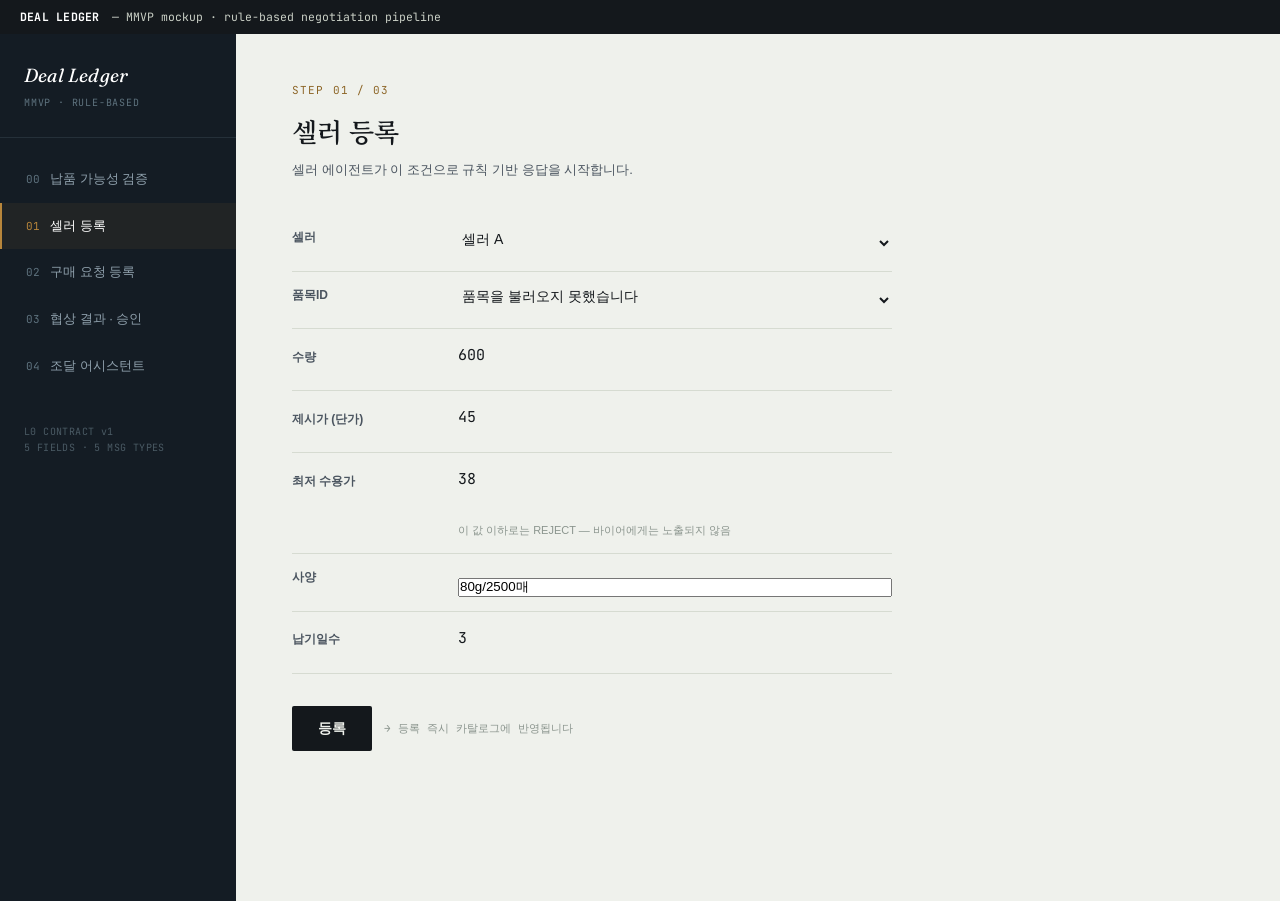
==== commit 523d958d: "feat(agents): Strands 2단계 — 룰 함수를 @tool 로 노출하고 도구를 쓰는 에이전트 심사 기준 1번이 "a working, non-trivial impleme" ====
--- a/static/index.html
+++ b/static/index.html
@@ -72,6 +72,19 @@
 body[data-t="sell"] [data-page="sell"]{display:block}
 body[data-t="buy"] [data-page="buy"]{display:block}
 body[data-t="deal"] [data-page="deal"]{display:block;max-width:720px}
+body[data-t="ask"] [data-page="ask"]{display:block;max-width:760px}
+
+/* ── 조달 어시스턴트 ── */
+.toolcalls{display:flex;flex-wrap:wrap;gap:6px;margin:14px 0 0}
+.toolcalls .tc{font-family:var(--mono);font-size:11px;padding:3px 9px;border:1px solid var(--brass);
+  color:var(--brass);border-radius:2px;letter-spacing:.02em}
+.toolcalls .tc.err{border-color:#b00;color:#b00}
+.answer{white-space:pre-wrap;line-height:1.85;margin-top:16px}
+.asked{font-family:var(--mono);font-size:12px;color:var(--ink-2);margin-top:20px}
+.chips{display:flex;flex-wrap:wrap;gap:8px;margin-top:10px}
+.chips button{font-size:12px;padding:6px 12px;border:1px solid var(--rule);background:transparent;
+  color:var(--ink-2);cursor:pointer;border-radius:2px;text-align:left}
+.chips button:hover{border-color:var(--brass);color:var(--ink)}
 
 .eyebrow{font-family:var(--mono);font-size:11px;color:var(--brass-deep);letter-spacing:.1em;margin-bottom:10px}
 h1{font-family:var(--disp);font-size:26px;font-weight:600;letter-spacing:-.01em;margin-bottom:8px}
@@ -159,6 +172,7 @@
     <a onclick="setTab('sell')" class="on" id="nav-sell"><span class="no">01</span><span class="lb">셀러 등록</span></a>
     <a onclick="setTab('buy')" id="nav-buy"><span class="no">02</span><span class="lb">구매 요청 등록</span></a>
     <a onclick="setTab('deal')" id="nav-deal"><span class="no">03</span><span class="lb">협상 결과 · 승인</span></a>
+    <a onclick="setTab('ask')" id="nav-ask"><span class="no">04</span><span class="lb">조달 어시스턴트</span></a>
     <div class="foot">L0 CONTRACT v1<br>5 FIELDS · 5 MSG TYPES</div>
   </aside>
 
@@ -303,7 +317,33 @@
       <div class="btn-note" id="d-result" style="margin-top:10px"></div>
     </div>
 
-  </main>
+  
+    <!-- 04 조달 어시스턴트 (Strands 도구 호출) -->
+    <div data-page="ask">
+      <div class="eyebrow">STEP 04 / 04 · STRANDS AGENT</div>
+      <h1>조달 어시스턴트</h1>
+      <div class="sub">에이전트가 카탈로그·납품 가능성 도구를 <b>직접 호출해서</b> 답합니다. 아래에 어떤 도구를 몇 번 불렀는지 그대로 표시되므로, 모델이 지어낸 답과 룰이 판정한 답을 구분할 수 있습니다.</div>
+
+      <div class="ledger-field">
+        <label>질문</label>
+        <input type="text" id="q-input" value="STM32F103C8T6 500개를 60일 안에 받을 수 있나요? 어디가 제일 싼가요?">
+      </div>
+
+      <div class="chips">
+        <button onclick="askExample(this)">39-01-2040을 30일 안에 80만개 받을 수 있나요?</button>
+        <button onclick="askExample(this)">39-01-2040은 수량을 늘리면 어디가 싸지나요?</button>
+        <button onclick="askExample(this)">Arrow의 최저 수용가는 얼마인가요?</button>
+      </div>
+
+      <div class="btnrow">
+        <button class="btn primary" onclick="askAssistant()">물어보기</button>
+        <span class="btn-note" id="q-note">→ NEGOTIATOR_MODE와 무관하게 OPENAI_API_KEY가 필요합니다</span>
+      </div>
+
+      <div class="toolcalls" id="q-tools"></div>
+      <div class="answer" id="q-answer"></div>
+    </div>
+</main>
 </div>
 
 <script>
@@ -464,6 +504,32 @@
     }
   }
 
+  function askExample(btn){
+    document.getElementById('q-input').value = btn.textContent;
+    askAssistant();
+  }
+
+  async function askAssistant(){
+    const q = document.getElementById('q-input').value.trim();
+    const tools = document.getElementById('q-tools');
+    const ans = document.getElementById('q-answer');
+    if(!q) return;
+    tools.innerHTML = ''; ans.textContent = '에이전트가 도구를 부르는 중…';
+
+    const res = await fetch(`${API}/assistant`, {
+      method:'POST', headers:{'Content-Type':'application/json'}, body: JSON.stringify({question:q})});
+    const d = await res.json();
+    if(!res.ok){
+      // 키가 없거나 모델이 실패한 경우 — 사유를 그대로 보여준다 (폴백 없음)
+      ans.innerHTML = `<span style="color:#b00">${d.detail ?? '어시스턴트 호출 실패'}</span>`;
+      return;
+    }
+    tools.innerHTML = (d.tools_used ?? []).map(t =>
+      `<span class="tc${t.errors ? ' err' : ''}">${t.tool} ×${t.calls}${t.errors ? ` · 오류 ${t.errors}` : ''}</span>`
+    ).join('') + `<span class="tc">사고 ${d.cycles}회</span>`;
+    ans.textContent = d.answer;
+  }
+
   loadItems();
 </script>
 </body>
